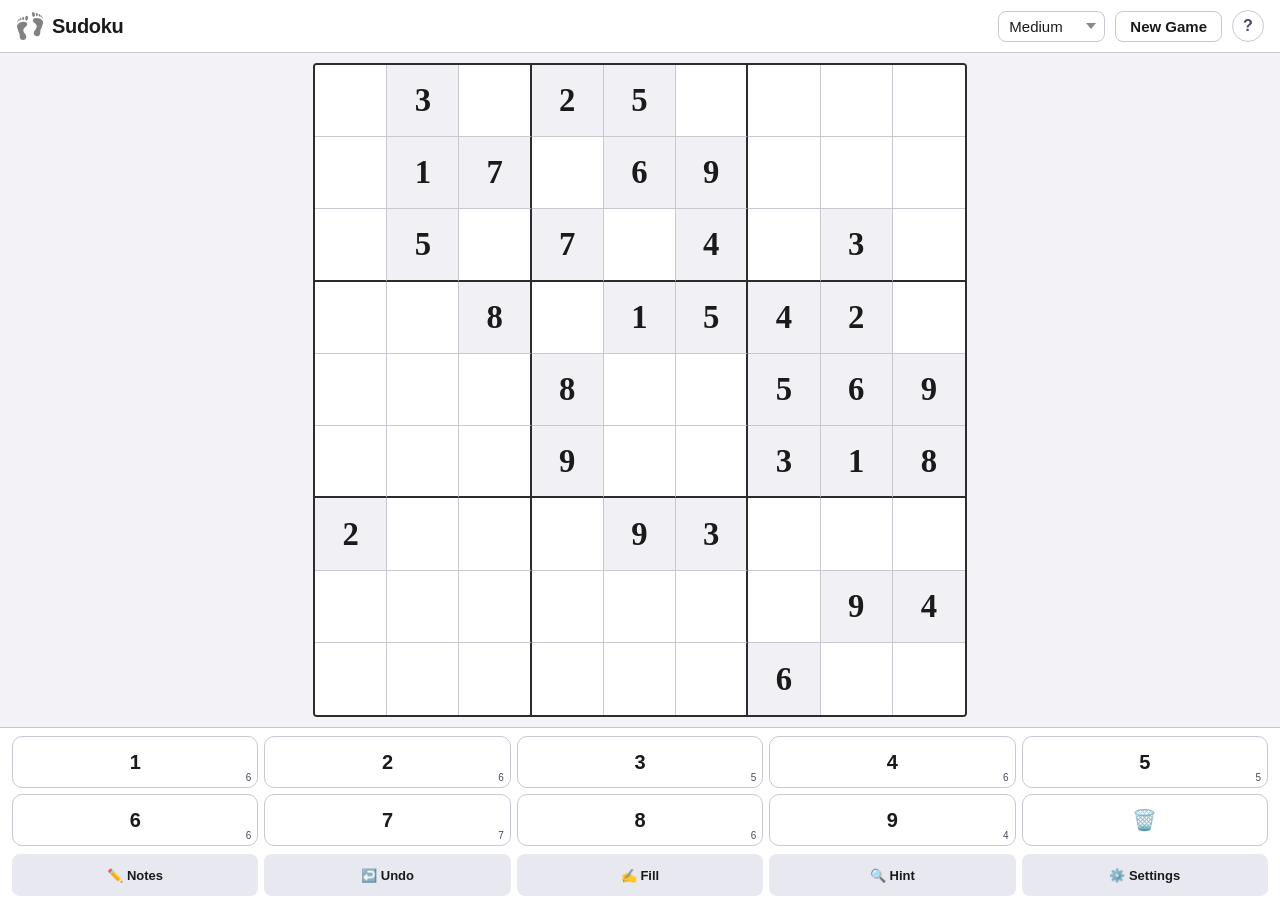
==== index.html @ 42ecd9af "Revert pointer-events:auto experiment; remove aria-hidden from Scribble input pointer-events:auto on" ====
<!DOCTYPE html>
<html lang="en">
<head>
  <meta charset="UTF-8">
  <meta name="viewport" content="width=device-width, initial-scale=1.0, minimum-scale=1.0, maximum-scale=1.0, user-scalable=no, viewport-fit=cover">
  <meta name="apple-mobile-web-app-capable" content="yes">
  <meta name="apple-mobile-web-app-status-bar-style" content="black-translucent">
  <meta name="apple-mobile-web-app-title" content="Sudoku">
  <meta name="theme-color" content="#ffffff" media="(prefers-color-scheme: light)">
  <meta name="theme-color" content="#1c1c1e" media="(prefers-color-scheme: dark)">
  <link rel="manifest" href="manifest.json">
  <link rel="icon" href="icons/favicon.ico" sizes="any">
  <link rel="icon" type="image/png" sizes="16x16" href="icons/favicon-16x16.png">
  <link rel="icon" type="image/png" sizes="32x32" href="icons/favicon-32x32.png">
  <link rel="apple-touch-icon" href="icons/icon-512.png">
  <title>Sudoku 👣</title>
  <link rel="stylesheet" href="css/style.css">
</head>
<body>

<div id="app">

  <header id="header">
    <div id="header-left">
      <img id="header-icon" src="icons/favicon-192x192.png" alt="" aria-hidden="true">
      <h1>Sudoku</h1>
      <div id="hint-technique" hidden>
        <button id="hint-step-prev" class="hint-step-btn" aria-label="Previous step">‹</button>
        <span id="hint-technique-label"></span>
        <button id="hint-step-next" class="hint-step-btn" aria-label="Next step">›</button>
        <button id="hint-technique-close" aria-label="Dismiss" title="Dismiss for this hint">×</button>
      </div>
    </div>
    <div id="header-right">
      <div id="header-stats">
        <span id="errors-display" hidden>❌0</span>
        <span id="hints-display" hidden>🔍0</span>
        <span id="reveals-display" hidden>👁0</span>
      </div>
      <select id="difficulty-select" aria-label="Difficulty">
        <option value="easy">Easy</option>
        <option value="medium" selected>Medium</option>
        <option value="hard">Hard</option>
        <option value="veryhard">Very Hard</option>
        <option value="custom">Custom…</option>
      </select>
      <button id="new-game-btn">New Game</button>
      <button id="help-btn" aria-label="Help">?</button>
    </div>
  </header>

  <main id="main">
    <div id="grid-container">
      <div id="grid" role="grid" aria-label="Sudoku puzzle"></div>
      <div id="loading" hidden>
        <div class="spinner"></div>
        <p>Generating puzzle…</p>
      </div>
    </div>
  </main>

  <div id="controls">
    <div id="numpad">
      <button class="num-btn" data-digit="1"><span class="num-digit">1</span><span class="num-remaining"></span></button>
      <button class="num-btn" data-digit="2"><span class="num-digit">2</span><span class="num-remaining"></span></button>
      <button class="num-btn" data-digit="3"><span class="num-digit">3</span><span class="num-remaining"></span></button>
      <button class="num-btn" data-digit="4"><span class="num-digit">4</span><span class="num-remaining"></span></button>
      <button class="num-btn" data-digit="5"><span class="num-digit">5</span><span class="num-remaining"></span></button>
      <button class="num-btn" data-digit="6"><span class="num-digit">6</span><span class="num-remaining"></span></button>
      <button class="num-btn" data-digit="7"><span class="num-digit">7</span><span class="num-remaining"></span></button>
      <button class="num-btn" data-digit="8"><span class="num-digit">8</span><span class="num-remaining"></span></button>
      <button class="num-btn" data-digit="9"><span class="num-digit">9</span><span class="num-remaining"></span></button>
      <button class="num-btn" id="delete-btn" aria-label="Delete">🗑️</button>
    </div>
    <div id="mode-controls">
      <button id="notes-btn"    class="mode-btn" title="Toggle notes mode">✏️ Notes</button>
      <button id="undo-btn"     class="mode-btn" title="Undo">↩️ Undo</button>
      <button id="fill-btn"     class="mode-btn" title="Fill candidates">✍️ Fill</button>
      <button id="hint-btn"     class="mode-btn" title="Hint">🔍 Hint</button>
      <button id="settings-btn" class="mode-btn" title="Settings">⚙️ Settings</button>
    </div>
    <div id="entry-controls" hidden>
      <p id="entry-instructions">Enter the puzzle's given digits, then tap Confirm.</p>
      <div id="entry-btns">
        <button id="entry-cancel-btn" class="mode-btn">Cancel</button>
        <button id="entry-confirm-btn" class="mode-btn entry-confirm">✓ Confirm</button>
      </div>
      <p id="entry-error" hidden></p>
    </div>
  </div>

</div><!-- #app -->

<!-- Hidden input: receives Scribble handwriting and keyboard digits -->
<input id="scribble-input"
       type="text"
       inputmode="numeric"
       maxlength="2"
       autocomplete="off"
       autocorrect="off"
       autocapitalize="off"
       spellcheck="false"
       tabindex="-1">

<!-- Overlay + dialogs -->
<div id="overlay" class="hidden">
  <div id="resume-dialog" class="dialog hidden">
    <h2>Resume game?</h2>
    <p>You have an unfinished puzzle.</p>
    <div class="dialog-btns">
      <button id="resume-btn">Resume</button>
      <button id="discard-btn" class="btn-secondary">New Game</button>
    </div>
  </div>
  <div id="complete-dialog" class="dialog hidden">
    <h2>Puzzle Complete!</h2>
    <p id="complete-details"></p>
    <div class="dialog-btns">
      <button id="play-again-btn">Play Again</button>
    </div>
  </div>
  <div id="settings-dialog" class="dialog hidden">
      <h2>Settings</h2>
      <div id="settings-content">
        <div class="settings-group">
          <div class="settings-group-title">Font Size</div>
          <div class="settings-row">
            <span>Text size</span>
            <div class="settings-seg">
              <button class="seg-btn" data-key="fontSize" data-value="small">Small</button>
              <button class="seg-btn" data-key="fontSize" data-value="medium">Medium</button>
              <button class="seg-btn" data-key="fontSize" data-value="large">Large</button>
            </div>
          </div>
        </div>
        <div class="settings-group">
          <div class="settings-group-title">Highlights</div>
          <div class="settings-row">
            <span>Row, column &amp; box</span>
            <button class="toggle-btn" data-key="highlightPeers"></button>
          </div>
          <div class="settings-row">
            <span>Matching numbers</span>
            <button class="toggle-btn" data-key="highlightMatches"></button>
          </div>
          <div class="settings-row">
            <span>Legal placements</span>
            <button class="toggle-btn" data-key="highlightLegal"></button>
          </div>
          <div class="settings-row">
            <span>Errors</span>
            <button class="toggle-btn" data-key="conflictCheck"></button>
          </div>
        </div>
        <div class="settings-group">
          <div class="settings-group-title">Hints</div>
          <div class="settings-row">
            <span>Show technique on hint</span>
            <button class="toggle-btn" data-key="showStrategyOnHint"></button>
          </div>
        </div>
        <div id="settings-app-group" class="settings-group" hidden>
          <div class="settings-group-title">App</div>
          <div class="settings-row">
            <span>Update available</span>
            <button id="settings-update-btn" class="settings-action-btn">Update</button>
          </div>
        </div>
      </div>
      <div class="dialog-btns">
        <button id="settings-reset-btn" class="btn-secondary">Reset to defaults</button>
        <button id="settings-close-btn">Done</button>
      </div>
    </div>
  <div id="clear-dialog" class="dialog hidden">
    <h2>Clear all?</h2>
    <p>All answers and notes will be cleared.</p>
    <div class="dialog-btns">
      <button id="clear-cancel-btn" class="btn-secondary">Cancel</button>
      <button id="clear-confirm-btn">🧹 Clear all</button>
    </div>
  </div>
  <div id="help-dialog" class="dialog hidden">
    <h2>How to Play</h2>
    <div id="help-content">
      <div class="help-section">
        <strong>Hint &amp; Peek</strong>
        <p>Tap <b>🔍 Hint</b> to highlight a cell the solver recommends as a good next move. The button changes to <b>👁 Peek</b>. Tap Peek to reveal the answer for whichever cell is currently selected — it doesn't have to be the highlighted one. The hint clears once the highlighted cell is filled.</p>
      </div>
      <div class="help-section">
        <strong>Notes Mode</strong>
        <p>Tap <b>✏️ Notes</b> to switch digit buttons from placing an answer to toggling small pencil-mark candidates. Tap again to return to answer mode. Notes are automatically removed when a related cell is filled.</p>
      </div>
      <div class="help-section">
        <strong>Fill Candidates</strong>
        <p>With a cell selected, tap <b>✍️ Fill</b> to fill that cell's notes with every currently valid digit. With nothing selected, it fills the whole board at once.</p>
      </div>
      <div class="help-section">
        <strong>Conflict Check</strong>
        <p>In <b>⚙️ Settings</b>, turn <b>Errors</b> on to highlight conflicting digits in red. When on, any digit you enter that already appears in the same row, column, or box is highlighted red. This checks only against digits you've entered — not the solution — so an incorrect digit that doesn't duplicate anything won't be flagged.</p>
      </div>
      <div class="help-section">
        <strong>Remaining Count</strong>
        <p>The small number in the corner of each digit button shows how many of that digit are still to place. The button dims when all 9 are used.</p>
      </div>
      <div class="help-section">
        <strong>Apple Pencil</strong>
        <p>Tap any cell with the Pencil to select it, then write a digit with Scribble to enter it. The green tint on the selected cell means Scribble is ready to receive handwriting. You can also tap the numpad buttons directly with the Pencil.</p>
      </div>
    </div>
    <div class="dialog-btns">
      <button id="help-close-btn">Got it</button>
    </div>
  </div>
</div>

<script type="module" src="js/app.js"></script>
<script type="module" src="js/analytics.js"></script>
</body>
</html>
---- css/style.css ----
/* ── Custom properties ──────────────────────────────────────────────────── */
:root {
  --bg:            #f2f2f7;
  --header-bg:     #ffffff;
  --grid-bg:       #ffffff;
  --border-thin:   #c8c8d0;
  --border-thick:  #2c2c2e;
  --given-color:   #1a1a1a;
  --given-bg:      #f0f0f5;
  --user-color:    #1a6cc4;
  --hint-color:    #8a3fa8;
  --accent:        #d6eaff;
  --peer-bg:       #eef4ff;
  --hover-bg:      #d0f0e4;
  --conflict-bg:   #ffe0e0;
  --conflict-color:#c01010;
  --same-digit-bg: #c8e0ff;
  --legal-entry-bg:#ddf4f8;
  --hint-cell-bg:  #fff3c0;
  --hint-pattern-bg:#e0b3f0;
  --hint-elim-bg:  #f0e6f5;
  --note-color:    #4a4a5a;
  --btn-bg:        #ffffff;
  --btn-border:    #c8c8d0;
  --btn-active-bg: #1a6cc4;
  --btn-active-fg: #ffffff;
  --mode-bg:       #e8e8f0;
  --mode-active:   #1a6cc4;
  --mode-active-fg:#ffffff;
  --dialog-bg:     #ffffff;
  --overlay-bg:    rgba(0,0,0,0.45);
  --shadow:        0 2px 12px rgba(0,0,0,0.15);
  --radius:        10px;
  --font-scale:    1;
  --error-text:    #c0392b;
}

@media (prefers-color-scheme: dark) {
  :root {
    --bg:            #1c1c1e;
    --header-bg:     #2c2c2e;
    --grid-bg:       #2c2c2e;
    --border-thin:   #48484a;
    --border-thick:  #d0d0d8;
    --given-color:   #f0f0f0;
    --given-bg:      #3a3a3c;
    --user-color:    #5db8ff;
    --hint-color:    #d08aff;
    --accent:        #1e3a5a;
    --peer-bg:       #252538;
    --hover-bg:      #1a3028;
    --conflict-bg:   #5a1e1e;
    --conflict-color:#ff7070;
    --same-digit-bg: #1a3a5a;
    --legal-entry-bg:#0d2228;
    --hint-cell-bg:  #4a3a00;
    --hint-pattern-bg:#6a3f8a;
    --hint-elim-bg:  #3d2c47;
    --note-color:    #aaaabc;
    --btn-bg:        #3a3a3c;
    --btn-border:    #545458;
    --btn-active-bg: #5db8ff;
    --btn-active-fg: #000000;
    --mode-bg:       #3a3a3c;
    --mode-active:   #5db8ff;
    --mode-active-fg:#000000;
    --dialog-bg:     #2c2c2e;
    --overlay-bg:    rgba(0,0,0,0.65);
    --error-text:    #ff7675;
  }
}

/* ── Reset ──────────────────────────────────────────────────────────────── */
*, *::before, *::after {
  box-sizing: border-box;
  margin: 0;
  padding: 0;
  -webkit-tap-highlight-color: transparent;
}

[hidden] { display: none !important; }

html, body {
  height: 100%;
  overflow: hidden;
  touch-action: none; /* prevents pinch-zoom; user-scalable=no is ignored by iOS 10+ */
  background: var(--bg);
  font-family: -apple-system, BlinkMacSystemFont, 'Helvetica Neue', sans-serif;
  color: var(--given-color);
}

/* ── App shell ──────────────────────────────────────────────────────────── */
#app {
  display: flex;
  flex-direction: column;
  height: 100dvh;
  padding-bottom: env(safe-area-inset-bottom, 0px);
}

/* ── Header ─────────────────────────────────────────────────────────────── */
#header {
  display: flex;
  align-items: center;
  justify-content: space-between;
  padding: 10px 16px;
  padding-top: max(10px, env(safe-area-inset-top, 0px));
  background: var(--header-bg);
  border-bottom: 1px solid var(--border-thin);
  flex-shrink: 0;
  gap: 12px;
}

#header-left {
  display: flex;
  align-items: center;
  gap: 8px;
}

#header-icon {
  width: 28px;
  height: 28px;
  flex-shrink: 0;
}

#header h1 {
  font-size: 20px;
  font-weight: 700;
  letter-spacing: -0.3px;
}

#header-right {
  display: flex;
  align-items: center;
  gap: 10px;
  flex-shrink: 0;
}

#difficulty-select {
  font-size: 15px;
  font-family: inherit;
  padding: 6px 28px 6px 10px;
  border-radius: 8px;
  border: 1px solid var(--btn-border);
  background: var(--btn-bg) url("data:image/svg+xml,%3Csvg xmlns='http://www.w3.org/2000/svg' width='10' height='6'%3E%3Cpath d='M0 0l5 6 5-6z' fill='%23888'/%3E%3C/svg%3E") no-repeat right 8px center;
  color: var(--given-color);
  -webkit-appearance: none;
  appearance: none;
  cursor: pointer;
}

#help-btn {
  font-size: 16px;
  font-weight: 700;
  width: 32px;
  height: 32px;
  flex-shrink: 0;
  border-radius: 50%;
  border: 1.5px solid var(--btn-border);
  background: var(--btn-bg);
  color: var(--note-color);
  cursor: pointer;
  touch-action: manipulation;
  display: flex;
  align-items: center;
  justify-content: center;
}

#new-game-btn {
  font-size: 15px;
  font-family: inherit;
  font-weight: 600;
  padding: 6px 14px;
  border-radius: 8px;
  border: 1px solid var(--btn-border);
  background: var(--btn-bg);
  color: var(--given-color);
  cursor: pointer;
  touch-action: manipulation;
}

#header-stats {
  display: flex;
  align-items: center;
  gap: 10px;
  font-size: 14px;
  color: var(--note-color);
  white-space: nowrap;
}


/* ── Main / grid area ───────────────────────────────────────────────────── */
#main {
  flex: 1 1 0;
  min-height: 0;
  display: flex;
  align-items: center;
  justify-content: center;
  padding: 10px;
  container-type: size;
}

#grid-container {
  position: relative;
  display: flex;
  align-items: center;
  justify-content: center;
  width: 100%;
  height: 100%;
}

/* ── Sudoku grid ────────────────────────────────────────────────────────── */
#grid {
  display: grid;
  grid-template-columns: repeat(9, 1fr);
  grid-template-rows: repeat(9, 1fr);
  border: 2px solid var(--border-thick);
  border-radius: 4px;
  overflow: hidden;
  /* Square: min() picks the smaller container dimension, works consistently across browsers */
  width: min(100cqw, 100cqh);
  aspect-ratio: 1 / 1;
  touch-action: none;
  user-select: none;
  -webkit-user-select: none;
}

/* ── Cells ──────────────────────────────────────────────────────────────── */
.cell {
  position: relative;
  display: flex;
  align-items: center;
  justify-content: center;
  background: var(--grid-bg);
  border-right: 1px solid var(--border-thin);
  border-bottom: 1px solid var(--border-thin);
  cursor: pointer;
  transition: background 0.06s;
  overflow: hidden;
}

/* Remove redundant outer edges */
.cell:nth-child(9n)       { border-right: none; }
.cell:nth-child(n+73)     { border-bottom: none; }

/* Thick borders at 3×3 box boundaries — right side */
.cell:nth-child(9n+3),
.cell:nth-child(9n+6) {
  border-right: 2px solid var(--border-thick);
}

/* Thick borders at 3×3 box boundaries — bottom side (rows 3 and 6) */
.cell:nth-child(n+19):nth-child(-n+27),
.cell:nth-child(n+46):nth-child(-n+54) {
  border-bottom: 2px solid var(--border-thick);
}
 
/* Cell state backgrounds */
.cell.given        { background: var(--given-bg); }
.cell.peer         { background: var(--peer-bg); }
.cell.legal-entry  { background: var(--legal-entry-bg); }
.cell.same-digit   { background: var(--same-digit-bg); }
.cell.hint-cell    { background: var(--hint-cell-bg); }
.cell.hint-pattern { background: var(--hint-pattern-bg); }
.cell.hint-elim    { background: var(--hint-elim-bg); }
.cell.conflict     { background: var(--conflict-bg); }
.cell.selected     { background: var(--accent); }
.cell.hover        { background: var(--hover-bg); }

/* Digit text */
.digit {
  font-size: max(14px, calc(var(--font-scale) * 5cqmin));
  font-weight: 600;
  font-family: 'Noteworthy', 'Bradley Hand', 'Bradley Hand ITC', 'Segoe Print', cursive;
  line-height: 1;
  pointer-events: none;
}

.given       .digit { color: var(--given-color); }
.user        .digit { color: var(--user-color); }
.conflict    .digit { color: var(--conflict-color); }
.same-digit  .digit { font-weight: 800; }

/* Hint-revealed cells (user answer via hint) get a distinct color */
/* Applied by the 'user' class — hint reveals are regular answer entries */

/* ── Notes (candidate digits) ───────────────────────────────────────────── */
.notes-grid {
  display: grid;
  grid-template-columns: repeat(3, 1fr);
  grid-template-rows: repeat(3, 1fr);
  width: 92%;
  height: 92%;
  pointer-events: none;
}

.note {
  display: flex;
  align-items: center;
  justify-content: center;
  font-size: max(9px, calc(var(--font-scale) * 3cqmin));
  font-weight: 500;
  font-family: 'Noteworthy', 'Bradley Hand', 'Bradley Hand ITC', 'Segoe Print', cursive;
  color: var(--note-color);
  line-height: 1;
}

.note.highlighted {
  font-weight: 700;
  color: var(--user-color);
}

.note.eliminated {
  text-decoration: line-through;
  color: var(--conflict-color);
}

/* ── Loading overlay ────────────────────────────────────────────────────── */
#loading {
  position: absolute;
  inset: 0;
  display: flex;
  flex-direction: column;
  align-items: center;
  justify-content: center;
  gap: 12px;
  background: var(--bg);
  border-radius: 4px;
}

#loading p {
  font-size: 16px;
  color: var(--note-color);
}

.spinner {
  width: 36px;
  height: 36px;
  border: 3px solid var(--border-thin);
  border-top-color: var(--user-color);
  border-radius: 50%;
  animation: spin 0.75s linear infinite;
}

@keyframes spin {
  to { transform: rotate(360deg); }
}

@keyframes completion-flash {
  0%   { background-color: transparent; }
  15%  { background-color: rgba(245, 197, 24, 0.88); }
  100% { background-color: transparent; }
}

.cell.completing {
  animation: completion-flash 480ms ease-out;
  transition: none;
}

/* ── Controls ───────────────────────────────────────────────────────────── */
#controls {
  flex-shrink: 0;
  padding: 8px 12px 4px;
  background: var(--header-bg);
  border-top: 1px solid var(--border-thin);
  display: flex;
  flex-direction: column;
  gap: 8px;
}

/* ── Number pad ─────────────────────────────────────────────────────────── */
#numpad {
  display: grid;
  grid-template-columns: repeat(5, 1fr);
  grid-template-rows: repeat(2, 1fr);
  gap: 6px;
}

.num-btn {
  position: relative;
  height: 52px;
  font-family: inherit;
  background: var(--btn-bg);
  border: 1px solid var(--btn-border);
  border-radius: 10px;
  color: var(--given-color);
  cursor: pointer;
  touch-action: manipulation;
  display: flex;
  align-items: center;
  justify-content: center;
  transition: background 0.08s, transform 0.06s;
  -webkit-user-select: none;
  user-select: none;
}

.num-digit {
  font-size: 20px;
  font-weight: 600;
  line-height: 1;
}

.num-remaining {
  position: absolute;
  bottom: 4px;
  right: 6px;
  font-size: 10px;
  font-weight: 500;
  color: var(--note-color);
  line-height: 1;
}

.num-btn:active {
  background: var(--accent);
  transform: scale(0.93);
}

.num-btn:disabled {
  opacity: 0.25;
  cursor: default;
  pointer-events: none;
}

#delete-btn {
  font-size: 20px;
  color: var(--note-color);
}

/* ── Mode controls ──────────────────────────────────────────────────────── */
#mode-controls {
  display: grid;
  grid-template-columns: repeat(5, 1fr);
  gap: 6px;
}

.mode-btn {
  height: 42px;
  font-size: 13px;
  font-weight: 600;
  font-family: inherit;
  background: var(--mode-bg);
  border: none;
  border-radius: 8px;
  color: var(--given-color);
  cursor: pointer;
  touch-action: manipulation;
  display: flex;
  align-items: center;
  justify-content: center;
  transition: background 0.08s;
  -webkit-user-select: none;
  user-select: none;
  white-space: nowrap;
  padding: 0 4px;
}

.mode-btn.active {
  background: var(--mode-active);
  color: var(--mode-active-fg);
}

.mode-btn:active {
  opacity: 0.7;
}

/* ── Custom puzzle entry ────────────────────────────────────────────────── */
#entry-controls {
  display: flex;
  flex-direction: column;
  gap: 4px;
}

#entry-instructions {
  font-size: 13px;
  color: var(--note-color);
  text-align: center;
}

#entry-btns {
  display: grid;
  grid-template-columns: 1fr 2fr;
  gap: 6px;
}

.entry-confirm {
  background: var(--mode-active);
  color: var(--mode-active-fg);
}

#entry-error {
  font-size: 13px;
  color: var(--error-text);
  text-align: center;
  min-height: 1.4em;
}

#hint-technique {
  display: flex;
  align-items: center;
  gap: 2px;
  flex-shrink: 0;
  background: var(--hint-cell-bg);
  border: 1px solid var(--border-thin);
  border-radius: 26px;
  padding: 0 4px 0 10px;
  font-size: 0.78rem;
  font-weight: 600;
  color: var(--given-color);
  box-shadow: var(--shadow);
  white-space: nowrap;
}

#hint-technique-label {
  padding: 0 4px;
}

.hint-step-btn {
  background: none;
  border: none;
  cursor: pointer;
  font-size: 20px;
  line-height: 1;
  color: var(--given-color);
  min-width: 44px;
  min-height: 30px;
  display: flex;
  align-items: center;
  justify-content: center;
  touch-action: manipulation;
  -webkit-user-select: none;
  user-select: none;
}

.hint-step-btn:disabled {
  opacity: 0.3;
  cursor: default;
}

#hint-technique-close {
  background: none;
  border: none;
  cursor: pointer;
  font-size: 18px;
  line-height: 1;
  color: var(--note-color);
  padding: 0 2px;
  touch-action: manipulation;
  -webkit-user-select: none;
  user-select: none;
}

/* ── Overlay + dialogs ──────────────────────────────────────────────────── */
#overlay {
  position: fixed;
  inset: 0;
  background: var(--overlay-bg);
  display: flex;
  align-items: center;
  justify-content: center;
  z-index: 100;
  padding: 24px;
}

#overlay.hidden { display: none; }

.dialog {
  background: var(--dialog-bg);
  border-radius: var(--radius);
  padding: 28px 24px 24px;
  max-width: 340px;
  width: 100%;
  box-shadow: var(--shadow);
  text-align: center;
  display: flex;
  flex-direction: column;
  gap: 12px;
}

.dialog.hidden { display: none; }

.dialog h2 {
  font-size: 22px;
  font-weight: 700;
}

.dialog p {
  font-size: 16px;
  color: var(--note-color);
  line-height: 1.4;
}

.dialog-btns {
  display: flex;
  gap: 10px;
  justify-content: center;
  margin-top: 4px;
}

.dialog-btns button {
  flex: 1;
  height: 48px;
  font-size: 17px;
  font-weight: 600;
  font-family: inherit;
  border: none;
  border-radius: 10px;
  background: var(--mode-active);
  color: var(--mode-active-fg);
  cursor: pointer;
  touch-action: manipulation;
}

/* Help dialog */
#help-dialog {
  max-width: min(80vw, 800px);
  max-height: 85vh;
}

#help-content {
  flex: 1;
  min-height: 0;
  overflow-y: auto;
  text-align: left;
  display: flex;
  flex-direction: column;
  gap: 14px;
}

.help-section strong {
  display: block;
  font-size: 15px;
  margin-bottom: 4px;
  color: var(--given-color);
}

.help-section p {
  font-size: 14px;
  line-height: 1.45;
  color: var(--note-color);
  margin: 0;
}

.dialog-btns button.btn-secondary {
  background: var(--mode-bg);
  color: var(--given-color);
}

/* ── Settings dialog ────────────────────────────────────────────────────── */
#settings-dialog {
  max-height: 85vh;
}

#settings-content {
  flex: 1;
  min-height: 0;
  overflow-y: auto;
  display: flex;
  flex-direction: column;
  gap: 0;
  text-align: left;
}

.settings-group {
  display: flex;
  flex-direction: column;
  margin-bottom: 12px;
}

.settings-group-title {
  font-size: 11px;
  font-weight: 700;
  text-transform: uppercase;
  letter-spacing: 0.6px;
  color: var(--note-color);
  margin-bottom: 4px;
}

.settings-row {
  display: flex;
  align-items: center;
  justify-content: space-between;
  padding: 8px 0;
  border-bottom: 1px solid var(--border-thin);
  gap: 12px;
}

.settings-row:last-child {
  border-bottom: none;
}

.settings-row > span {
  font-size: 15px;
  color: var(--given-color);
}

.toggle-btn {
  font-size: 13px;
  font-weight: 600;
  font-family: inherit;
  padding: 4px 12px;
  height: 30px;
  border-radius: 6px;
  border: 1px solid var(--btn-border);
  background: var(--btn-bg);
  color: var(--note-color);
  cursor: pointer;
  touch-action: manipulation;
  min-width: 48px;
  flex-shrink: 0;
}

.toggle-btn.active {
  background: var(--mode-active);
  color: var(--mode-active-fg);
  border-color: var(--mode-active);
}

.settings-seg {
  display: flex;
  gap: 4px;
  flex-shrink: 0;
}

.seg-btn {
  height: 30px;
  padding: 0 10px;
  font-size: 13px;
  font-weight: 600;
  font-family: inherit;
  background: var(--btn-bg);
  border: 1px solid var(--btn-border);
  border-radius: 6px;
  color: var(--given-color);
  cursor: pointer;
  touch-action: manipulation;
}

.seg-btn.active {
  background: var(--mode-active);
  color: var(--mode-active-fg);
  border-color: var(--mode-active);
}

.settings-action-btn {
  height: 30px;
  padding: 0 14px;
  font-size: 13px;
  font-weight: 600;
  font-family: inherit;
  border: none;
  border-radius: 6px;
  background: var(--mode-active);
  color: var(--mode-active-fg);
  cursor: pointer;
  touch-action: manipulation;
  flex-shrink: 0;
}

/* ── Scribble sink (off-screen, must not be display:none) ───────────────── */
#scribble-input {
  position: fixed;
  left: -9999px;
  top: -9999px;
  width: 1px;
  height: 1px;
  opacity: 0;
  pointer-events: none;
  z-index: 10;
  border-radius: 4px;
}

/* When focused (Scribble is ready to receive handwriting), show a subtle
   green tint over the cell so the player knows writing is expected */
#scribble-input:focus {
  opacity: 1;
  background: rgba(52, 199, 89, 0.13);
  outline: 2px solid rgba(52, 199, 89, 0.55);
  outline-offset: -2px;
}
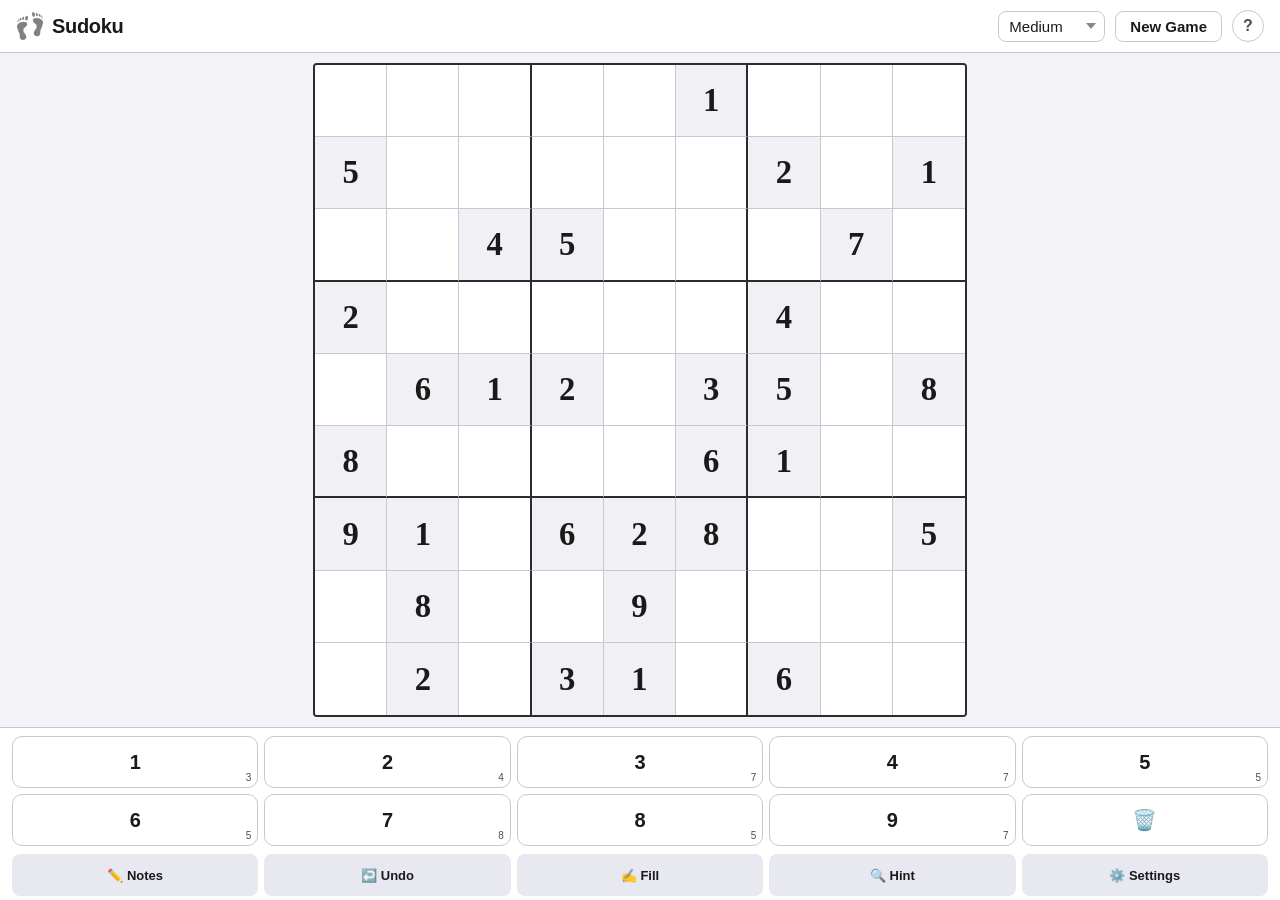
==== commit 37bb043d: "Revert Scribble focus-timing/pointer-events/opacity experiments Root cause of the Pencil issue turne" ====
--- a/index.html
+++ b/index.html
@@ -100,6 +100,7 @@
        autocorrect="off"
        autocapitalize="off"
        spellcheck="false"
+       aria-hidden="true"
        tabindex="-1">
 
 <!-- Overlay + dialogs -->
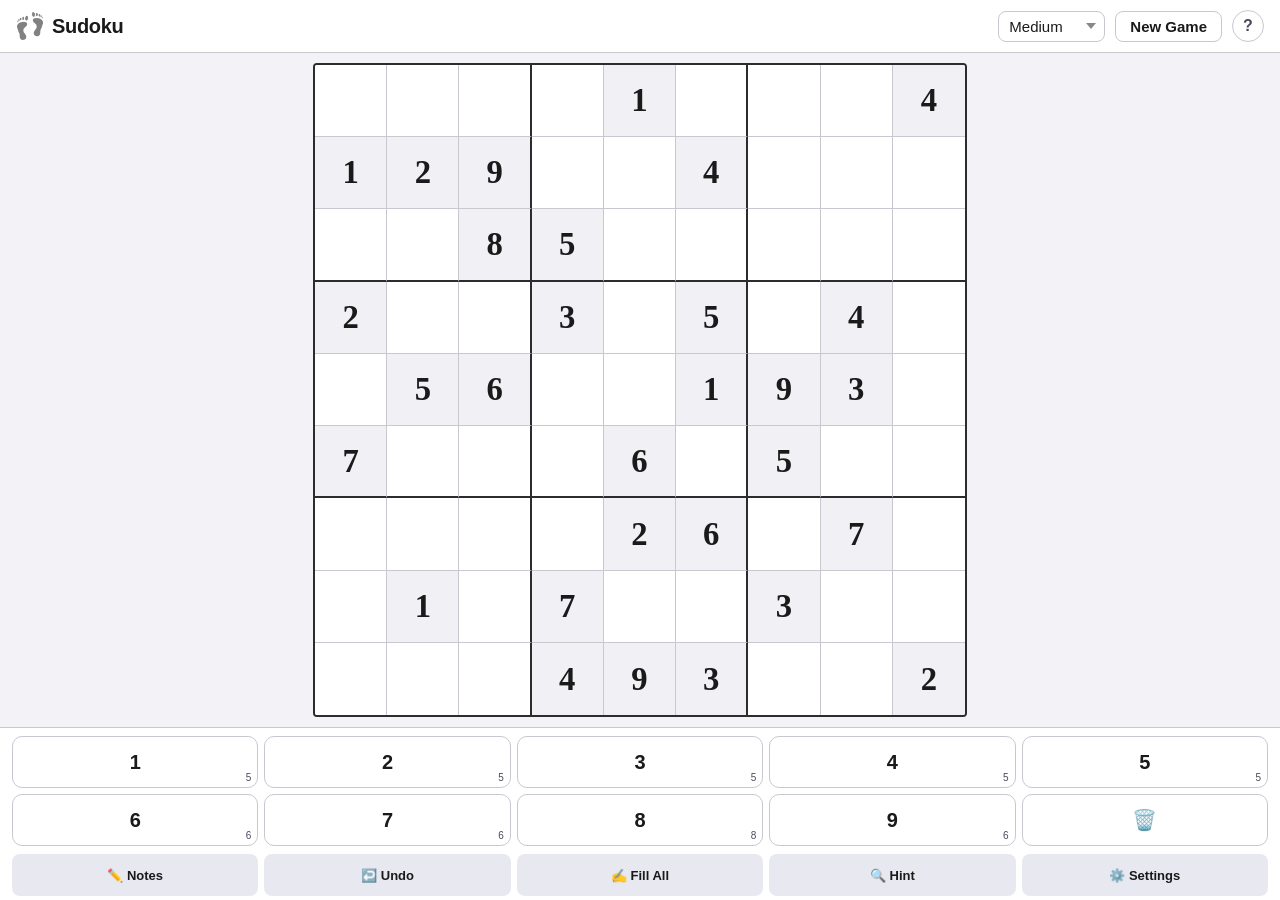
==== commit f0696950: "Update Help section with solving techniques explanations; bump service worker cache to v43; add fill" ====
--- a/index.html
+++ b/index.html
@@ -208,6 +208,34 @@
         <strong>Apple Pencil</strong>
         <p>Tap any cell with the Pencil to select it, then write a digit with Scribble to enter it. The green tint on the selected cell means Scribble is ready to receive handwriting. You can also tap the numpad buttons directly with the Pencil.</p>
       </div>
+      <div class="help-section">
+        <strong>Solving Techniques</strong>
+        <p>When a hint is shown, the pill names the technique and the grid highlights it: purple cells are the <b>pattern</b> that justifies the move, and lighter muted-purple cells are <b>candidates being eliminated</b>. Multi-step hints can be stepped through with the ‹ › buttons on the pill. Here's what each technique means:</p>
+        <dl class="technique-list">
+          <dt>Naked Single</dt>
+          <dd>A cell has only one candidate left, so it must be that digit.</dd>
+          <dt>Hidden Single</dt>
+          <dd>A digit has only one possible cell left in a row, column, or box, even though that cell still shows other candidates too.</dd>
+          <dt>Pointing Pair/Triple</dt>
+          <dd>A digit's candidates within a box all fall in a single row or column, so that digit can be removed from the rest of that row/column outside the box.</dd>
+          <dt>Box-Line Reduction</dt>
+          <dd>A digit's candidates within a row or column all fall in a single box, so that digit can be removed from the rest of that box.</dd>
+          <dt>Naked Pair</dt>
+          <dd>Two cells in the same row, column, or box contain only the same two candidates, so those two digits can be removed from every other cell in that unit.</dd>
+          <dt>Hidden Pair</dt>
+          <dd>Two digits only appear as candidates in the same two cells of a unit, so every other candidate in those two cells can be removed.</dd>
+          <dt>Naked Triple</dt>
+          <dd>Three cells in a unit contain only three candidates between them, so those three digits can be removed from the rest of the unit.</dd>
+          <dt>X-Wing</dt>
+          <dd>A digit's candidates in two rows fall in the same two columns (or vice versa), forming a rectangle that lets you remove that digit from the rest of those columns or rows.</dd>
+          <dt>Swordfish</dt>
+          <dd>Like an X-Wing but spanning three rows/columns instead of two — the wider pattern still lets you remove the digit elsewhere in those lines.</dd>
+          <dt>XY-Wing</dt>
+          <dd>Three cells with exactly two candidates each link together so a shared digit can be removed from any cell that sees both of the outer two cells.</dd>
+          <dt>Unique Rectangle</dt>
+          <dd>Four cells forming a rectangle across two boxes would allow two different solutions if left alone — since a Sudoku has only one, the extra candidate causing that can be removed.</dd>
+        </dl>
+      </div>
     </div>
     <div class="dialog-btns">
       <button id="help-close-btn">Got it</button>
--- a/css/style.css
+++ b/css/style.css
@@ -33,6 +33,9 @@
   --radius:        10px;
   --font-scale:    1;
   --error-text:    #c0392b;
+  --completion-flash-clean: rgba(245, 197, 24, 0.88);
+  --completion-flash-hint:  rgba(138, 63, 168, 0.75);
+  --completion-flash-peek:  rgba(192, 16, 16, 0.75);
 }
 
 @media (prefers-color-scheme: dark) {
@@ -67,6 +70,8 @@
     --dialog-bg:     #2c2c2e;
     --overlay-bg:    rgba(0,0,0,0.65);
     --error-text:    #ff7675;
+    --completion-flash-hint: rgba(208, 138, 255, 0.75);
+    --completion-flash-peek: rgba(255, 112, 112, 0.75);
   }
 }
 
@@ -347,7 +352,7 @@
 
 @keyframes completion-flash {
   0%   { background-color: transparent; }
-  15%  { background-color: rgba(245, 197, 24, 0.88); }
+  15%  { background-color: var(--completion-flash-color, var(--completion-flash-clean)); }
   100% { background-color: transparent; }
 }
 
@@ -355,6 +360,9 @@
   animation: completion-flash 480ms ease-out;
   transition: none;
 }
+
+.cell.completing.flash-hint { --completion-flash-color: var(--completion-flash-hint); }
+.cell.completing.flash-peek { --completion-flash-color: var(--completion-flash-peek); }
 
 /* ── Controls ───────────────────────────────────────────────────────────── */
 #controls {
@@ -637,6 +645,26 @@
   line-height: 1.45;
   color: var(--note-color);
   margin: 0;
+}
+
+.technique-list {
+  display: flex;
+  flex-direction: column;
+  gap: 6px;
+  margin: 8px 0 0;
+}
+
+.technique-list dt {
+  font-size: 14px;
+  font-weight: 700;
+  color: var(--given-color);
+}
+
+.technique-list dd {
+  margin: 1px 0 0;
+  font-size: 13px;
+  line-height: 1.4;
+  color: var(--note-color);
 }
 
 .dialog-btns button.btn-secondary {
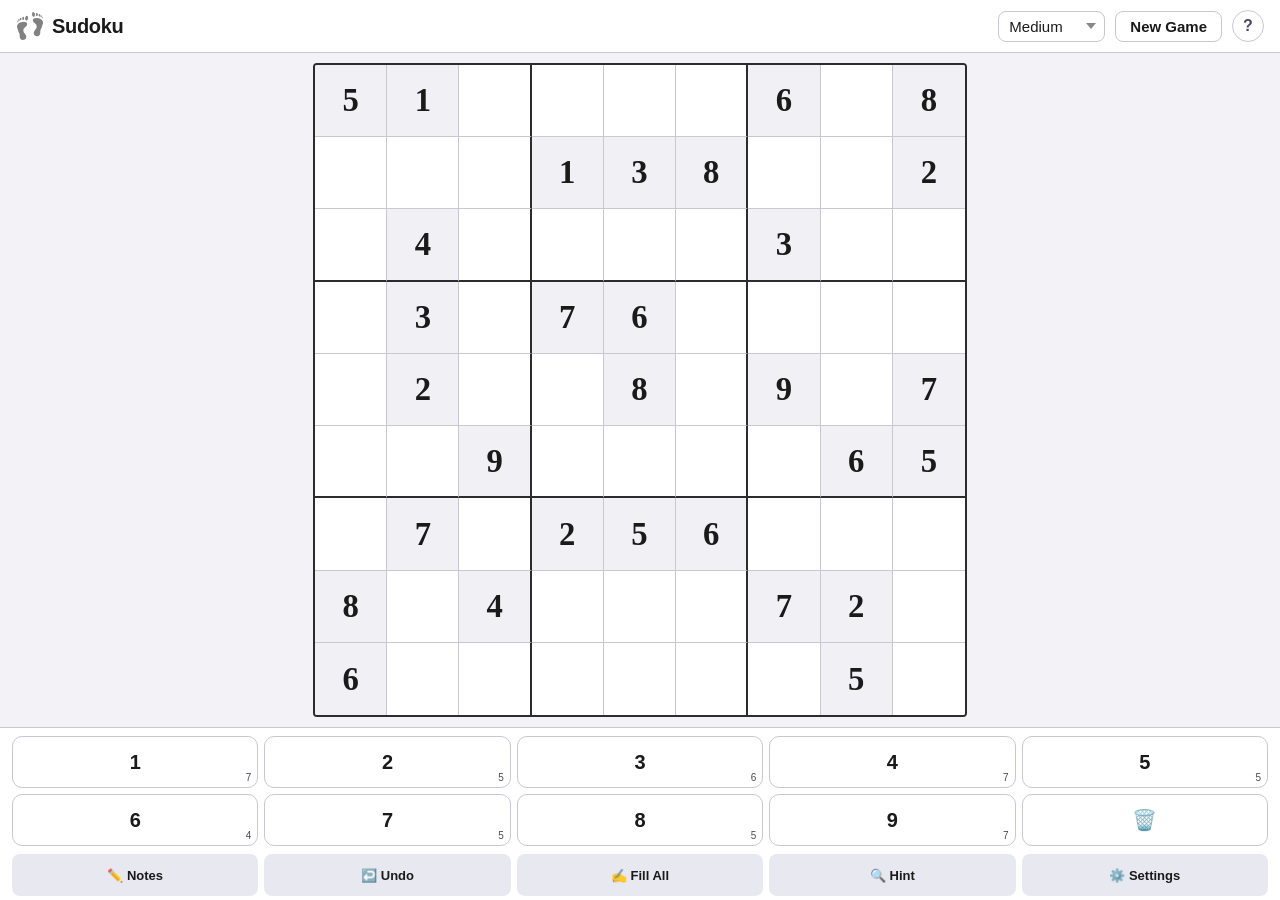
==== commit 9f9b35fa: "Add regression tests for state.load() functionality in Sudoku game - Implement tests to verify the r" ====
--- a/index.html
+++ b/index.html
@@ -74,7 +74,10 @@
     </div>
     <div id="mode-controls">
       <button id="notes-btn"    class="mode-btn" title="Toggle notes mode">✏️ Notes</button>
-      <button id="undo-btn"     class="mode-btn" title="Undo">↩️ Undo</button>
+      <div id="undo-wrap" class="mode-action">
+        <button id="undo-btn" class="mode-btn" title="Undo">↩️ Undo</button>
+        <button id="redo-popover-btn" class="redo-popover" type="button" hidden>↪️ Redo</button>
+      </div>
       <button id="fill-btn"     class="mode-btn" title="Fill candidates">✍️ Fill</button>
       <button id="hint-btn"     class="mode-btn" title="Hint">🔍 Hint</button>
       <button id="settings-btn" class="mode-btn" title="Settings">⚙️ Settings</button>
@@ -100,7 +103,8 @@
        autocorrect="off"
        autocapitalize="off"
        spellcheck="false"
-       aria-hidden="true"
+       role="presentation"
+       aria-label="Handwriting input"
        tabindex="-1">
 
 <!-- Overlay + dialogs -->
@@ -156,7 +160,7 @@
         <div class="settings-group">
           <div class="settings-group-title">Hints</div>
           <div class="settings-row">
-            <span>Show technique on hint</span>
+            <span>Tutorial mode</span>
             <button class="toggle-btn" data-key="showStrategyOnHint"></button>
           </div>
         </div>
--- a/css/style.css
+++ b/css/style.css
@@ -440,6 +440,15 @@
   gap: 6px;
 }
 
+.mode-action {
+  position: relative;
+  min-width: 0;
+}
+
+.mode-action > .mode-btn {
+  width: 100%;
+}
+
 .mode-btn {
   height: 42px;
   font-size: 13px;
@@ -468,6 +477,45 @@
 
 .mode-btn:active {
   opacity: 0.7;
+}
+
+.redo-popover {
+  position: absolute;
+  left: 50%;
+  bottom: calc(100% + 10px);
+  transform: translateX(-50%) translateY(4px);
+  min-width: 82px;
+  height: 42px;
+  padding: 0 12px;
+  border: none;
+  border-radius: 8px;
+  background: var(--mode-active);
+  color: var(--mode-active-fg);
+  box-shadow: var(--shadow);
+  font: inherit;
+  font-size: 13px;
+  font-weight: 700;
+  cursor: pointer;
+  touch-action: none;
+  opacity: 0;
+  pointer-events: none;
+  transition: opacity 0.08s, transform 0.08s;
+  z-index: 20;
+  white-space: nowrap;
+}
+
+.redo-popover:not([hidden]) {
+  display: flex;
+  align-items: center;
+  justify-content: center;
+  opacity: 1;
+  pointer-events: auto;
+  transform: translateX(-50%) translateY(0);
+}
+
+.redo-popover.active {
+  filter: brightness(1.08);
+  transform: translateX(-50%) translateY(0) scale(1.04);
 }
 
 /* ── Custom puzzle entry ────────────────────────────────────────────────── */
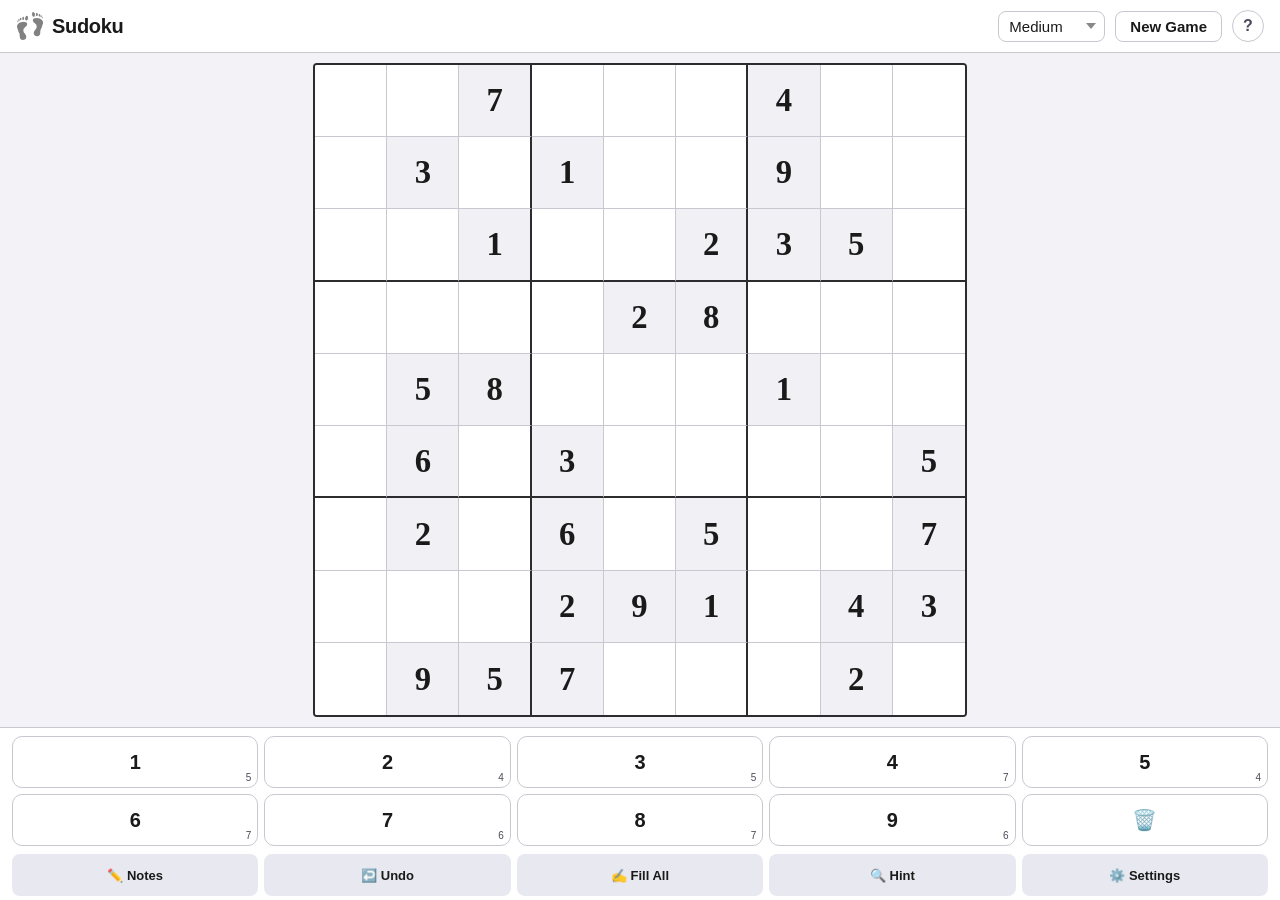
==== commit 3e76dfb8: "feat: import photos into custom puzzle entry" ====
--- a/index.html
+++ b/index.html
@@ -84,6 +84,8 @@
     </div>
     <div id="entry-controls" hidden>
       <p id="entry-instructions">Enter the puzzle's given digits, then tap Confirm.</p>
+      <button id="photo-import-btn" class="mode-btn" type="button">📷 Take or choose photo</button>
+      <input id="photo-import-input" type="file" accept="image/*" hidden>
       <div id="entry-btns">
         <button id="entry-cancel-btn" class="mode-btn">Cancel</button>
         <button id="entry-confirm-btn" class="mode-btn entry-confirm">✓ Confirm</button>
--- a/css/style.css
+++ b/css/style.css
@@ -542,6 +542,15 @@
   color: var(--mode-active-fg);
 }
 
+.cell.photo-review {
+  background: var(--hint-cell-bg);
+  box-shadow: inset 0 0 0 2px var(--hint-color);
+}
+
+#photo-import-btn {
+  width: 100%;
+}
+
 #entry-error {
   font-size: 13px;
   color: var(--error-text);
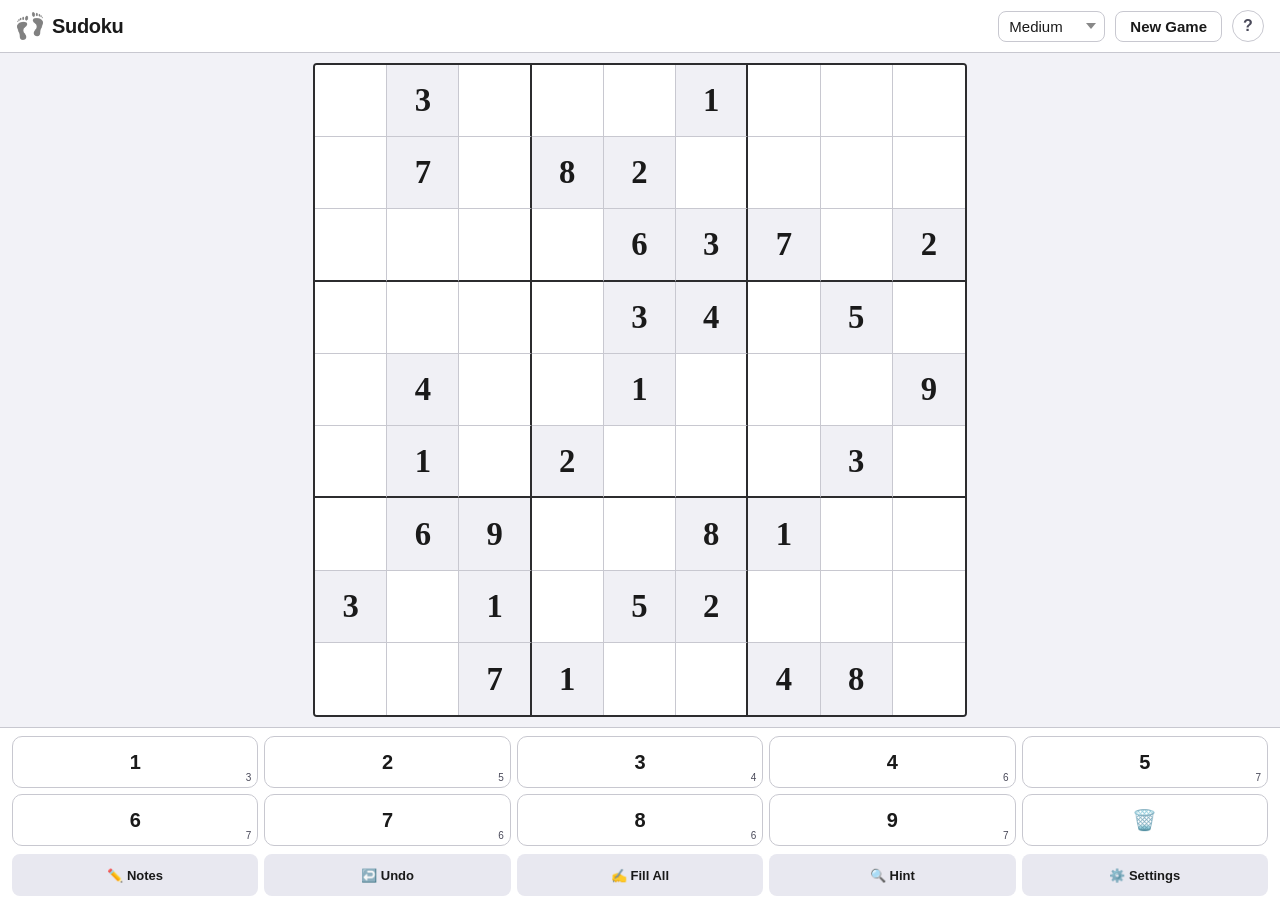
==== commit 792335ac: "feat: add manual photo corner correction" ====
--- a/index.html
+++ b/index.html
@@ -185,6 +185,16 @@
     <div class="dialog-btns">
       <button id="clear-cancel-btn" class="btn-secondary">Cancel</button>
       <button id="clear-confirm-btn">🧹 Clear all</button>
+    </div>
+  </div>
+  <div id="photo-corners-dialog" class="dialog hidden">
+    <h2>Position the grid corners</h2>
+    <p>Drag each numbered marker to a corner of the Sudoku grid.</p>
+    <p id="photo-corners-error" class="corner-error" hidden></p>
+    <canvas id="photo-corners-canvas"></canvas>
+    <div class="dialog-btns">
+      <button id="photo-corners-cancel" class="btn-secondary">Cancel</button>
+      <button id="photo-corners-confirm">Scan grid</button>
     </div>
   </div>
   <div id="help-dialog" class="dialog hidden">
--- a/css/style.css
+++ b/css/style.css
@@ -729,6 +729,26 @@
   color: var(--given-color);
 }
 
+#photo-corners-dialog {
+  max-width: min(92vw, 620px);
+  max-height: 92vh;
+}
+
+#photo-corners-canvas {
+  display: block;
+  width: 100%;
+  max-height: 65vh;
+  object-fit: contain;
+  background: #111;
+  border-radius: 8px;
+  touch-action: none;
+}
+
+#photo-corners-error.corner-error {
+  color: var(--error-text);
+  font-size: 13px;
+}
+
 /* ── Settings dialog ────────────────────────────────────────────────────── */
 #settings-dialog {
   max-height: 85vh;
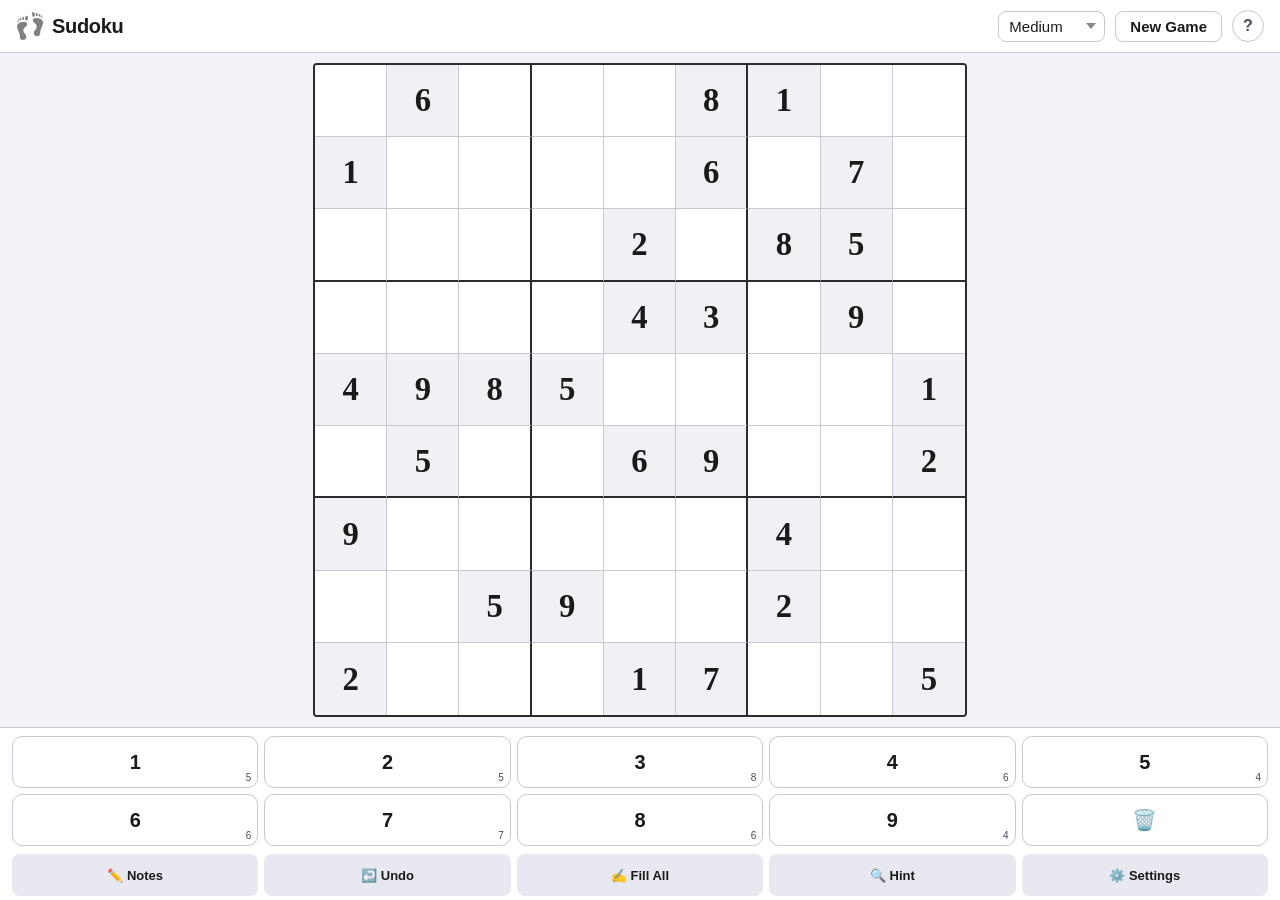
==== commit 11e678d9: "feat: crop photos before corner correction" ====
--- a/index.html
+++ b/index.html
@@ -195,6 +195,16 @@
     <div class="dialog-btns">
       <button id="photo-corners-cancel" class="btn-secondary">Cancel</button>
       <button id="photo-corners-confirm">Scan grid</button>
+    </div>
+  </div>
+  <div id="photo-crop-dialog" class="dialog hidden">
+    <h2>Crop around the puzzle</h2>
+    <p>Drag the red handles to remove everything outside the Sudoku.</p>
+    <canvas id="photo-crop-canvas"></canvas>
+    <div class="dialog-btns crop-dialog-btns">
+      <button id="photo-crop-cancel" class="btn-secondary">Cancel</button>
+      <button id="photo-crop-skip" class="btn-secondary">Skip to corners</button>
+      <button id="photo-crop-confirm">Crop and retry</button>
     </div>
   </div>
   <div id="help-dialog" class="dialog hidden">
--- a/css/style.css
+++ b/css/style.css
@@ -734,9 +734,29 @@
   max-height: 92vh;
 }
 
+#photo-crop-dialog {
+  max-width: min(92vw, 620px);
+  max-height: 92vh;
+}
+
+#photo-crop-canvas {
+  display:block;
+  width:auto;
+  max-width:100%;
+  max-height:65vh;
+  object-fit:contain;
+  background:#111;
+  border-radius:8px;
+  touch-action:none;
+}
+
+.crop-dialog-btns { flex-wrap:wrap; }
+.crop-dialog-btns button { min-width:120px; }
+
 #photo-corners-canvas {
   display: block;
-  width: 100%;
+  width: auto;
+  max-width: 100%;
   max-height: 65vh;
   object-fit: contain;
   background: #111;
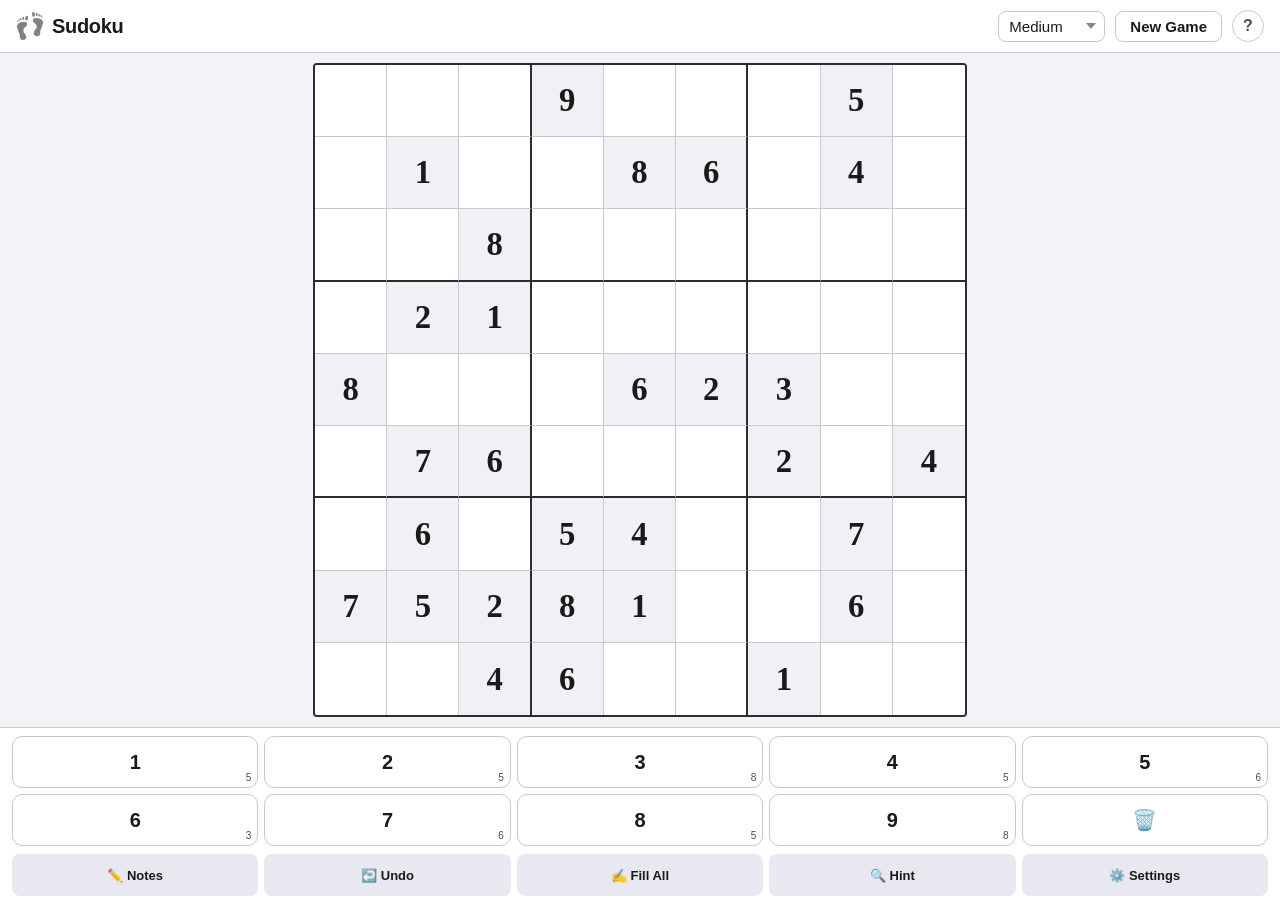
==== commit f0465a0d: "feat: enhance technique display and adjust difficulty levels in generator" ====
--- a/index.html
+++ b/index.html
@@ -84,10 +84,10 @@
     </div>
     <div id="entry-controls" hidden>
       <p id="entry-instructions">Enter the puzzle's given digits, then tap Confirm.</p>
-      <button id="photo-import-btn" class="mode-btn" type="button">📷 Take or choose photo</button>
       <input id="photo-import-input" type="file" accept="image/*" hidden>
       <div id="entry-btns">
         <button id="entry-cancel-btn" class="mode-btn">Cancel</button>
+        <button id="photo-import-btn" class="mode-btn" type="button">📷 Take or choose photo</button>
         <button id="entry-confirm-btn" class="mode-btn entry-confirm">✓ Confirm</button>
       </div>
       <p id="entry-error" hidden></p>
@@ -237,30 +237,50 @@
       <div class="help-section">
         <strong>Solving Techniques</strong>
         <p>When a hint is shown, the pill names the technique and the grid highlights it: purple cells are the <b>pattern</b> that justifies the move, and lighter muted-purple cells are <b>candidates being eliminated</b>. Multi-step hints can be stepped through with the ‹ › buttons on the pill. Here's what each technique means:</p>
-        <dl class="technique-list">
-          <dt>Naked Single</dt>
-          <dd>A cell has only one candidate left, so it must be that digit.</dd>
-          <dt>Hidden Single</dt>
-          <dd>A digit has only one possible cell left in a row, column, or box, even though that cell still shows other candidates too.</dd>
-          <dt>Pointing Pair/Triple</dt>
-          <dd>A digit's candidates within a box all fall in a single row or column, so that digit can be removed from the rest of that row/column outside the box.</dd>
-          <dt>Box-Line Reduction</dt>
-          <dd>A digit's candidates within a row or column all fall in a single box, so that digit can be removed from the rest of that box.</dd>
-          <dt>Naked Pair</dt>
-          <dd>Two cells in the same row, column, or box contain only the same two candidates, so those two digits can be removed from every other cell in that unit.</dd>
-          <dt>Hidden Pair</dt>
-          <dd>Two digits only appear as candidates in the same two cells of a unit, so every other candidate in those two cells can be removed.</dd>
-          <dt>Naked Triple</dt>
-          <dd>Three cells in a unit contain only three candidates between them, so those three digits can be removed from the rest of the unit.</dd>
-          <dt>X-Wing</dt>
-          <dd>A digit's candidates in two rows fall in the same two columns (or vice versa), forming a rectangle that lets you remove that digit from the rest of those columns or rows.</dd>
-          <dt>Swordfish</dt>
-          <dd>Like an X-Wing but spanning three rows/columns instead of two — the wider pattern still lets you remove the digit elsewhere in those lines.</dd>
-          <dt>XY-Wing</dt>
-          <dd>Three cells with exactly two candidates each link together so a shared digit can be removed from any cell that sees both of the outer two cells.</dd>
-          <dt>Unique Rectangle</dt>
-          <dd>Four cells forming a rectangle across two boxes would allow two different solutions if left alone — since a Sudoku has only one, the extra candidate causing that can be removed.</dd>
-        </dl>
+        <div class="technique-groups">
+          <div class="technique-group">
+            <h3>Easy</h3>
+            <dl class="technique-list">
+              <dt>Naked Single</dt>
+              <dd>A cell has only one candidate left, so it must be that digit.</dd>
+            </dl>
+          </div>
+          <div class="technique-group">
+            <h3>Medium</h3>
+            <dl class="technique-list">
+              <dt>Hidden Single</dt>
+              <dd>A digit has only one possible cell left in a row, column, or box, even though that cell still shows other candidates too.</dd>
+              <dt>Naked Pair</dt>
+              <dd>Two cells in the same row, column, or box contain only the same two candidates, so those two digits can be removed from every other cell in that unit.</dd>
+            </dl>
+          </div>
+          <div class="technique-group">
+            <h3>Hard</h3>
+            <dl class="technique-list">
+              <dt>Pointing Pair/Triple</dt>
+              <dd>A digit's candidates within a box all fall in a single row or column, so that digit can be removed from the rest of that row/column outside the box.</dd>
+              <dt>Box-Line Reduction</dt>
+              <dd>A digit's candidates within a row or column all fall in a single box, so that digit can be removed from the rest of that box.</dd>
+              <dt>Hidden Pair</dt>
+              <dd>Two digits only appear as candidates in the same two cells of a unit, so every other candidate in those two cells can be removed.</dd>
+            </dl>
+          </div>
+          <div class="technique-group">
+            <h3>Very Hard</h3>
+            <dl class="technique-list">
+              <dt>Naked Triple</dt>
+              <dd>Three cells in a unit contain only three candidates between them, so those three digits can be removed from the rest of the unit.</dd>
+              <dt>X-Wing</dt>
+              <dd>A digit's candidates in two rows fall in the same two columns (or vice versa), forming a rectangle that lets you remove that digit from the rest of those columns or rows.</dd>
+              <dt>Swordfish</dt>
+              <dd>Like an X-Wing but spanning three rows/columns instead of two — the wider pattern still lets you remove the digit elsewhere in those lines.</dd>
+              <dt>XY-Wing</dt>
+              <dd>Three cells with exactly two candidates each link together so a shared digit can be removed from any cell that sees both of the outer two cells.</dd>
+              <dt>Unique Rectangle</dt>
+              <dd>Four cells forming a rectangle across two boxes would allow two different solutions if left alone — since a Sudoku has only one, the extra candidate causing that can be removed.</dd>
+            </dl>
+          </div>
+        </div>
       </div>
     </div>
     <div class="dialog-btns">
--- a/css/style.css
+++ b/css/style.css
@@ -533,7 +533,7 @@
 
 #entry-btns {
   display: grid;
-  grid-template-columns: 1fr 2fr;
+  grid-template-columns: 1fr 2fr 2fr;
   gap: 6px;
 }
 
@@ -704,11 +704,26 @@
   margin: 0;
 }
 
+.technique-groups {
+  display: flex;
+  flex-direction: column;
+  gap: 12px;
+  margin: 8px 0 0;
+}
+
+.technique-group h3 {
+  margin: 0;
+  font-size: 14px;
+  color: var(--given-color);
+}
+
 .technique-list {
   display: flex;
   flex-direction: column;
   gap: 6px;
-  margin: 8px 0 0;
+  margin: 5px 0 0 16px;
+  padding-left: 10px;
+  border-left: 2px solid var(--mode-bg);
 }
 
 .technique-list dt {
